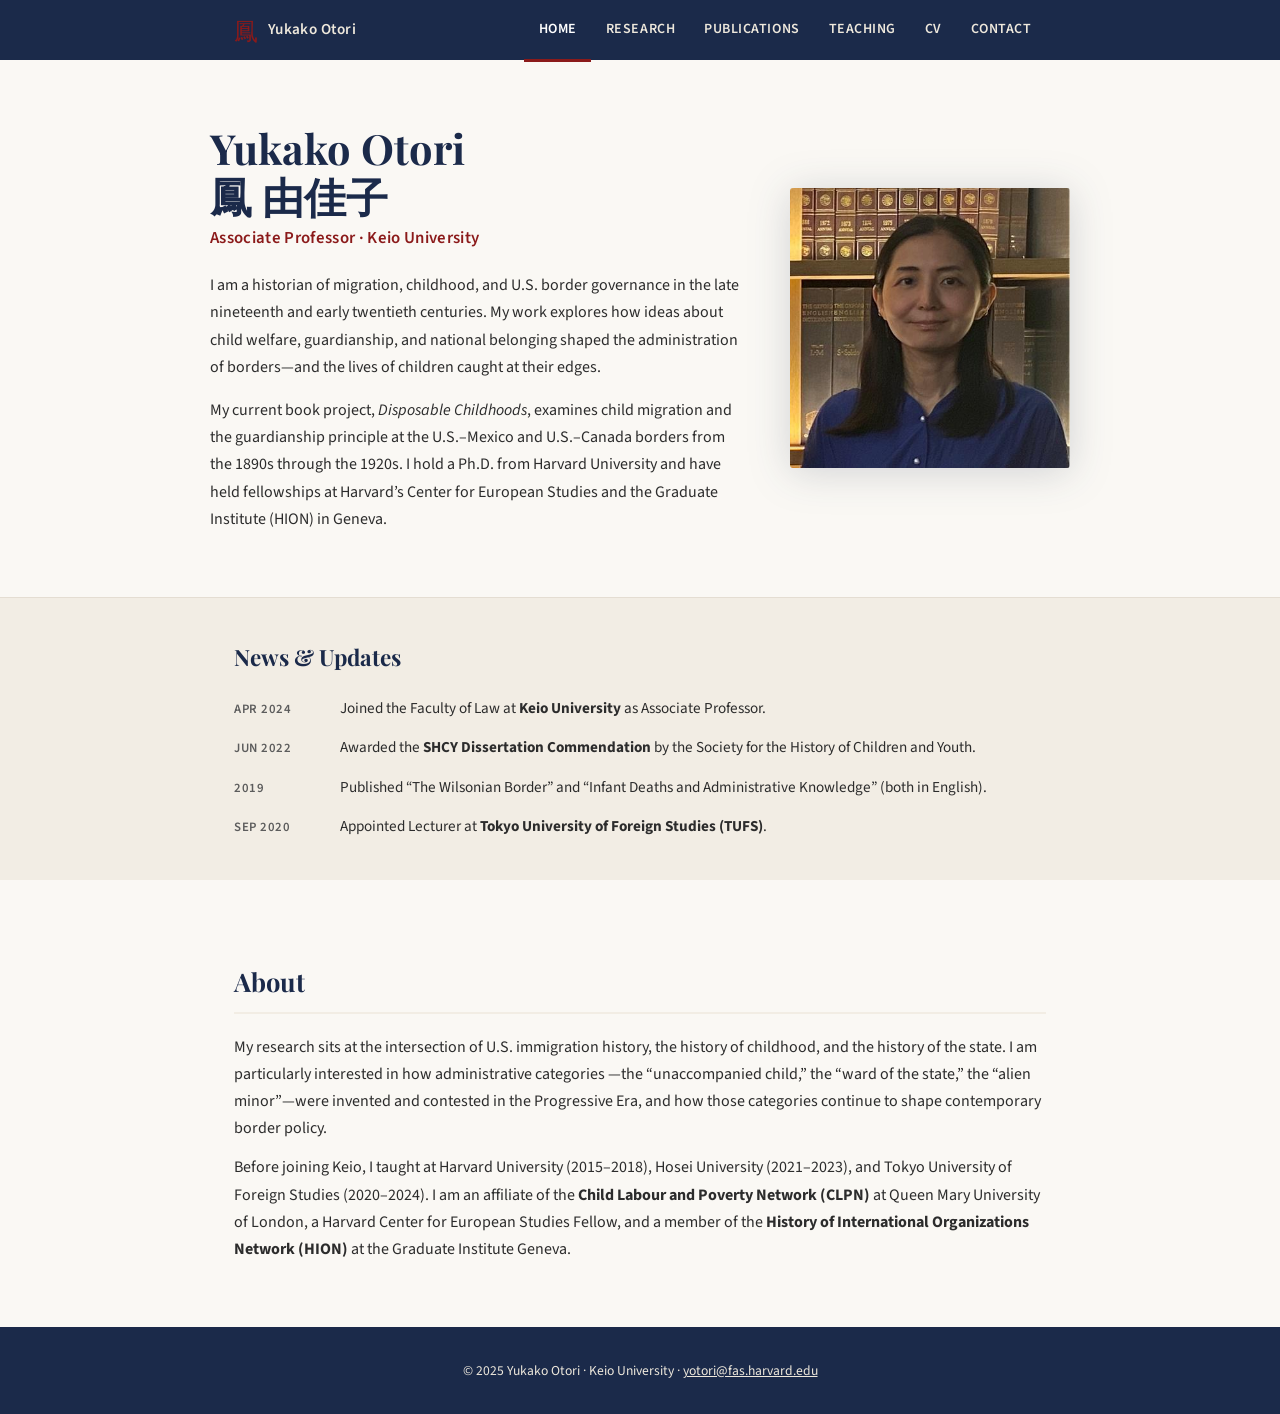
==== index.html @ ee52f4d5 "Initial site: Yukako Otori academic website for GitHub Pages Six-page static site with design system" ====
<!DOCTYPE html>
<html lang="en">
<head>
  <meta charset="UTF-8">
  <meta name="viewport" content="width=device-width, initial-scale=1.0">
  <title>Yukako Otori — Historian | Keio University</title>
  <meta name="description" content="Yukako Otori is a historian of migration, childhood, and U.S. border governance. Associate Professor, Keio University.">
  <link rel="preconnect" href="https://fonts.googleapis.com">
  <link rel="preconnect" href="https://fonts.gstatic.com" crossorigin>
  <link href="https://fonts.googleapis.com/css2?family=Playfair+Display:ital,wght@0,400;0,600;0,700;1,400&family=Source+Sans+3:ital,wght@0,300;0,400;0,600;1,400&display=swap" rel="stylesheet">
  <link rel="stylesheet" href="assets/css/style.css">
</head>
<body>
  <a class="skip-link" href="#main-content">Skip to main content</a>

  <nav role="navigation" aria-label="Primary navigation">
    <div class="nav-inner">
      <a href="index.html" class="nav-brand" aria-label="Yukako Otori — Home">
        <span class="kanji" aria-hidden="true">鳳</span>
        <span class="name">Yukako Otori</span>
      </a>
      <button class="nav-toggle" id="nav-toggle" aria-expanded="false" aria-controls="nav-links" aria-label="Toggle navigation menu">
        <span class="hamburger" aria-hidden="true">
          <span></span><span></span><span></span>
        </span>
      </button>
      <ul class="nav-links" id="nav-links" role="list">
        <li><a href="index.html" aria-current="page">Home</a></li>
        <li><a href="research.html">Research</a></li>
        <li><a href="publications.html">Publications</a></li>
        <li><a href="teaching.html">Teaching</a></li>
        <li><a href="cv.html">CV</a></li>
        <li><a href="contact.html">Contact</a></li>
      </ul>
    </div>
  </nav>

  <section class="hero" aria-labelledby="hero-name">
    <div class="hero-inner">
      <div class="hero-text">
        <h1 id="hero-name">Yukako Otori<br><span lang="ja">鳳 由佳子</span></h1>
        <p class="subtitle">Associate Professor &middot; Keio University</p>
        <p>
          I am a historian of migration, childhood, and U.S. border governance in the late nineteenth
          and early twentieth centuries. My work explores how ideas about child welfare, guardianship,
          and national belonging shaped the administration of borders&mdash;and the lives of children
          caught at their edges.
        </p>
        <p class="mt-2">
          My current book project, <em>Disposable Childhoods</em>, examines child migration and the
          guardianship principle at the U.S.&ndash;Mexico and U.S.&ndash;Canada borders from the
          1890s through the 1920s. I hold a Ph.D. from Harvard University and have held fellowships
          at Harvard&rsquo;s Center for European Studies and the Graduate Institute (HION) in Geneva.
        </p>
      </div>
      <div class="hero-image-wrap">
        <picture>
          <source srcset="assets/img/profile.png" media="(min-width: 601px)" type="image/png">
          <img src="assets/img/profile.jpg"
               alt="Portrait photograph of Yukako Otori"
               width="560" height="700"
               loading="eager">
        </picture>
      </div>
    </div>
  </section>

  <section class="news-strip" aria-labelledby="news-heading">
    <div class="container">
      <h2 id="news-heading">News &amp; Updates</h2>
      <ul class="news-list" role="list">
        <li>
          <time datetime="2024-04-01">Apr 2024</time>
          <span>Joined the Faculty of Law at <strong>Keio University</strong> as Associate Professor.</span>
        </li>
        <li>
          <time datetime="2022-06-01">Jun 2022</time>
          <span>Awarded the <strong>SHCY Dissertation Commendation</strong> by the Society for the History of Children and Youth.</span>
        </li>
        <li>
          <time datetime="2019-01-01">2019</time>
          <span>Published &ldquo;The Wilsonian Border&rdquo; and &ldquo;Infant Deaths and Administrative Knowledge&rdquo; (both in English).</span>
        </li>
        <li>
          <time datetime="2020-09-01">Sep 2020</time>
          <span>Appointed Lecturer at <strong>Tokyo University of Foreign Studies (TUFS)</strong>.</span>
        </li>
      </ul>
    </div>
  </section>

  <main id="main-content">
    <div class="container">
      <h2 class="section-title mt-4">About</h2>
      <p>
        My research sits at the intersection of U.S. immigration history, the history of childhood,
        and the history of the state. I am particularly interested in how administrative categories
        &mdash;the &ldquo;unaccompanied child,&rdquo; the &ldquo;ward of the state,&rdquo; the
        &ldquo;alien minor&rdquo;&mdash;were invented and contested in the Progressive Era, and
        how those categories continue to shape contemporary border policy.
      </p>
      <p>
        Before joining Keio, I taught at Harvard University (2015&ndash;2018), Hosei University
        (2021&ndash;2023), and Tokyo University of Foreign Studies (2020&ndash;2024). I am an
        affiliate of the <strong>Child Labour and Poverty Network (CLPN)</strong> at Queen Mary
        University of London, a Harvard Center for European Studies Fellow, and a member of the
        <strong>History of International Organizations Network (HION)</strong> at the Graduate
        Institute Geneva.
      </p>
    </div>
  </main>

  <footer role="contentinfo">
    <p>&copy; <time datetime="2025">2025</time> Yukako Otori &middot; Keio University &middot;
      <a href="mailto:yotori@fas.harvard.edu">yotori@fas.harvard.edu</a>
    </p>
  </footer>

  <script src="assets/js/nav.js"></script>
</body>
</html>
---- assets/css/style.css ----
/* ============================================================
   Yukako Otori — Academic Website Design System
   ============================================================ */

/* --- Google Fonts --- */
@import url('https://fonts.googleapis.com/css2?family=Playfair+Display:ital,wght@0,400;0,600;0,700;1,400&family=Source+Sans+3:ital,wght@0,300;0,400;0,600;1,400&display=swap');

/* --- Custom Properties --- */
:root {
  --ivory:    #FAF8F4;
  --ivory-alt:#F2EDE4;
  --navy:     #1B2A4A;
  --crimson:  #8B1A1A;
  --text:     #2C2C2C;
  --muted:    #5C5C5C;
  --nav-text: #EEE8DC;
  --radius:   4px;
  --max-w:    860px;
  --nav-h:    60px;
}

/* --- Reset --- */
*, *::before, *::after { box-sizing: border-box; margin: 0; padding: 0; }

html { scroll-behavior: smooth; }

body {
  background: var(--ivory);
  color: var(--text);
  font-family: 'Source Sans 3', system-ui, sans-serif;
  font-size: 1rem;
  line-height: 1.7;
  -webkit-font-smoothing: antialiased;
}

/* --- Accessibility: Skip Link --- */
.skip-link {
  position: absolute;
  top: -999px;
  left: 0;
  background: var(--crimson);
  color: #fff;
  padding: 0.5rem 1rem;
  z-index: 1000;
  font-size: 0.9rem;
  text-decoration: none;
  border-radius: 0 0 var(--radius) var(--radius);
}
.skip-link:focus { top: 0; }

/* --- Focus Visible --- */
*:focus-visible {
  outline: 3px solid var(--crimson);
  outline-offset: 2px;
}
*:focus:not(:focus-visible) { outline: none; }

/* --- Navigation --- */
nav[role="navigation"] {
  position: sticky;
  top: 0;
  z-index: 100;
  background: var(--navy);
  height: var(--nav-h);
  display: flex;
  align-items: center;
}

.nav-inner {
  max-width: var(--max-w);
  margin: 0 auto;
  padding: 0 1.5rem;
  width: 100%;
  display: flex;
  align-items: center;
  justify-content: space-between;
}

.nav-brand {
  display: flex;
  align-items: center;
  gap: 0.6rem;
  text-decoration: none;
}

.nav-brand .kanji {
  font-family: 'Playfair Display', Georgia, serif;
  font-size: 1.5rem;
  color: var(--crimson);
  line-height: 1;
}

.nav-brand .name {
  font-family: 'Source Sans 3', sans-serif;
  font-size: 0.95rem;
  font-weight: 600;
  color: var(--nav-text);
  letter-spacing: 0.03em;
}

.nav-links {
  display: flex;
  list-style: none;
  gap: 0;
}

.nav-links a {
  display: block;
  padding: 0 0.9rem;
  line-height: var(--nav-h);
  color: var(--nav-text);
  text-decoration: none;
  font-size: 0.875rem;
  font-weight: 600;
  letter-spacing: 0.04em;
  text-transform: uppercase;
  border-bottom: 3px solid transparent;
  transition: border-color 0.15s, color 0.15s;
}

.nav-links a:hover,
.nav-links a[aria-current="page"] {
  color: #fff;
  border-bottom-color: var(--crimson);
}

/* Hamburger */
.nav-toggle {
  display: none;
  background: none;
  border: none;
  cursor: pointer;
  padding: 8px;
  min-width: 44px;
  min-height: 44px;
  align-items: center;
  justify-content: center;
}

.hamburger {
  display: flex;
  flex-direction: column;
  gap: 5px;
}

.hamburger span {
  display: block;
  width: 22px;
  height: 2px;
  background: var(--nav-text);
  border-radius: 2px;
  transition: transform 0.2s, opacity 0.2s;
}

.nav-toggle[aria-expanded="true"] .hamburger span:nth-child(1) {
  transform: translateY(7px) rotate(45deg);
}
.nav-toggle[aria-expanded="true"] .hamburger span:nth-child(2) {
  opacity: 0;
}
.nav-toggle[aria-expanded="true"] .hamburger span:nth-child(3) {
  transform: translateY(-7px) rotate(-45deg);
}

/* --- Container --- */
.container {
  max-width: var(--max-w);
  margin: 0 auto;
  padding: 0 1.5rem;
}

/* --- Hero --- */
.hero {
  background: var(--ivory);
  padding: 4rem 1.5rem;
}

.hero-inner {
  max-width: var(--max-w);
  margin: 0 auto;
  display: grid;
  grid-template-columns: 1fr 280px;
  gap: 3rem;
  align-items: center;
}

.hero-text h1 {
  font-family: 'Playfair Display', Georgia, serif;
  font-size: 2.6rem;
  line-height: 1.15;
  color: var(--navy);
  margin-bottom: 0.25rem;
}

.hero-text .subtitle {
  font-size: 1.05rem;
  color: var(--crimson);
  font-weight: 600;
  letter-spacing: 0.02em;
  margin-bottom: 1.25rem;
}

.hero-text p {
  color: var(--text);
  font-size: 1rem;
  max-width: 540px;
}

.hero-image-wrap {
  filter: drop-shadow(0 4px 20px rgba(27, 42, 74, 0.18));
}

.hero-image-wrap picture,
.hero-image-wrap img {
  width: 100%;
  height: auto;
  display: block;
  border-radius: 3px;
}

/* --- News Strip --- */
.news-strip {
  background: var(--ivory-alt);
  border-top: 1px solid #E4DDD2;
  padding: 2.5rem 1.5rem;
}

.news-strip h2 {
  font-family: 'Playfair Display', Georgia, serif;
  font-size: 1.4rem;
  color: var(--navy);
  margin-bottom: 1.25rem;
}

.news-list {
  list-style: none;
  display: flex;
  flex-direction: column;
  gap: 0.85rem;
}

.news-list li {
  display: flex;
  gap: 1rem;
  align-items: baseline;
  font-size: 0.95rem;
}

.news-list time {
  color: var(--muted);
  font-size: 0.8rem;
  font-weight: 600;
  letter-spacing: 0.04em;
  text-transform: uppercase;
  white-space: nowrap;
  min-width: 90px;
}

/* --- Page Header --- */
.page-header {
  background: var(--navy);
  padding: 3rem 1.5rem 2.5rem;
}

.page-header h1 {
  font-family: 'Playfair Display', Georgia, serif;
  font-size: 2.2rem;
  color: #fff;
  max-width: var(--max-w);
  margin: 0 auto;
}

.page-header p {
  color: var(--nav-text);
  max-width: var(--max-w);
  margin: 0.5rem auto 0;
  font-size: 1rem;
}

/* --- Main Content --- */
main {
  padding: 3rem 1.5rem 4rem;
}

/* --- Section titles --- */
h2.section-title {
  font-family: 'Playfair Display', Georgia, serif;
  font-size: 1.6rem;
  color: var(--navy);
  margin-bottom: 1.25rem;
  padding-bottom: 0.5rem;
  border-bottom: 2px solid var(--ivory-alt);
}

h3.sub-title {
  font-family: 'Playfair Display', Georgia, serif;
  font-size: 1.15rem;
  color: var(--navy);
  margin-bottom: 0.5rem;
}

/* --- Research page --- */
.research-section {
  margin-bottom: 3rem;
}

.book-card {
  background: var(--ivory-alt);
  border-left: 4px solid var(--crimson);
  border-radius: 0 var(--radius) var(--radius) 0;
  padding: 1.5rem 1.75rem;
  margin-bottom: 1.5rem;
}

.book-card h3 {
  font-family: 'Playfair Display', Georgia, serif;
  font-size: 1.2rem;
  color: var(--navy);
  margin-bottom: 0.5rem;
}

.book-card .book-status {
  display: inline-block;
  background: var(--crimson);
  color: #fff;
  font-size: 0.72rem;
  font-weight: 700;
  letter-spacing: 0.08em;
  text-transform: uppercase;
  padding: 0.2em 0.6em;
  border-radius: 2px;
  margin-bottom: 0.75rem;
}

.interests-list {
  list-style: none;
  display: flex;
  flex-wrap: wrap;
  gap: 0.5rem;
  margin-top: 0.75rem;
}

.interests-list li {
  background: var(--navy);
  color: var(--nav-text);
  font-size: 0.8rem;
  font-weight: 600;
  letter-spacing: 0.04em;
  padding: 0.3em 0.75em;
  border-radius: 20px;
}

.network-grid {
  display: grid;
  grid-template-columns: repeat(auto-fit, minmax(220px, 1fr));
  gap: 1rem;
  margin-top: 0.75rem;
}

.network-card {
  background: var(--ivory-alt);
  border: 1px solid #E4DDD2;
  border-radius: var(--radius);
  padding: 1rem 1.25rem;
}

.network-card strong {
  display: block;
  color: var(--navy);
  font-size: 0.9rem;
  margin-bottom: 0.2rem;
}

.network-card span {
  color: var(--muted);
  font-size: 0.83rem;
}

/* --- Publications --- */
.pub-section {
  margin-bottom: 3rem;
}

.pub-lang-label {
  display: inline-block;
  font-size: 0.72rem;
  font-weight: 700;
  letter-spacing: 0.08em;
  text-transform: uppercase;
  padding: 0.2em 0.6em;
  border-radius: 2px;
  margin-bottom: 1rem;
}

.pub-lang-label.en { background: var(--navy); color: var(--nav-text); }
.pub-lang-label.ja { background: var(--crimson); color: #fff; }

.pub-list {
  list-style: none;
  display: flex;
  flex-direction: column;
  gap: 1.5rem;
}

.pub-item {
  padding-bottom: 1.5rem;
  border-bottom: 1px solid #E4DDD2;
}

.pub-item:last-child { border-bottom: none; }

.pub-item .pub-authors {
  font-size: 0.9rem;
  color: var(--muted);
}

.pub-item .pub-title {
  font-family: 'Playfair Display', Georgia, serif;
  font-size: 1.05rem;
  color: var(--navy);
  margin: 0.1rem 0;
}

.pub-item .pub-venue {
  font-size: 0.9rem;
  color: var(--text);
  font-style: italic;
}

.pub-item .pub-note {
  font-size: 0.85rem;
  color: var(--muted);
  margin-top: 0.25rem;
}

.pub-item .pub-badge {
  display: inline-block;
  background: var(--ivory-alt);
  border: 1px solid #E4DDD2;
  color: var(--crimson);
  font-size: 0.72rem;
  font-weight: 700;
  letter-spacing: 0.06em;
  text-transform: uppercase;
  padding: 0.2em 0.6em;
  border-radius: 2px;
  margin-top: 0.4rem;
}

/* --- Teaching --- */
.teaching-section { margin-bottom: 2.5rem; }

.course-table {
  width: 100%;
  border-collapse: collapse;
  font-size: 0.9rem;
  margin-top: 0.75rem;
}

.course-table th {
  background: var(--navy);
  color: var(--nav-text);
  text-align: left;
  padding: 0.6rem 0.75rem;
  font-size: 0.8rem;
  font-weight: 700;
  letter-spacing: 0.04em;
  text-transform: uppercase;
}

.course-table td {
  padding: 0.6rem 0.75rem;
  border-bottom: 1px solid #E4DDD2;
  vertical-align: top;
}

.course-table tr:nth-child(even) td { background: var(--ivory-alt); }

.philosophy-block {
  background: var(--ivory-alt);
  border-left: 4px solid var(--navy);
  padding: 1.25rem 1.5rem;
  border-radius: 0 var(--radius) var(--radius) 0;
  font-style: italic;
  color: var(--text);
  margin-top: 0.75rem;
}

/* --- CV --- */
.cv-download-bar {
  background: var(--ivory-alt);
  border: 1px solid #E4DDD2;
  border-radius: var(--radius);
  padding: 1rem 1.5rem;
  display: flex;
  align-items: center;
  justify-content: space-between;
  gap: 1rem;
  margin-bottom: 2.5rem;
}

.btn {
  display: inline-block;
  background: var(--navy);
  color: var(--nav-text);
  padding: 0.6rem 1.4rem;
  border-radius: var(--radius);
  text-decoration: none;
  font-size: 0.875rem;
  font-weight: 700;
  letter-spacing: 0.04em;
  text-transform: uppercase;
  transition: background 0.15s;
  min-height: 44px;
  line-height: 1.6;
}

.btn:hover { background: var(--crimson); }

.cv-section { margin-bottom: 2.5rem; }

.cv-section h2 {
  font-family: 'Playfair Display', Georgia, serif;
  font-size: 1.35rem;
  color: var(--navy);
  border-bottom: 2px solid var(--crimson);
  padding-bottom: 0.4rem;
  margin-bottom: 1rem;
}

.cv-entry {
  display: grid;
  grid-template-columns: 110px 1fr;
  gap: 0.5rem 1.5rem;
  margin-bottom: 1rem;
  align-items: baseline;
}

.cv-entry .cv-year {
  color: var(--muted);
  font-size: 0.85rem;
  font-weight: 600;
  text-align: right;
  padding-top: 0.05rem;
}

.cv-entry .cv-detail strong { color: var(--navy); }
.cv-entry .cv-detail em { color: var(--muted); font-style: normal; }
.cv-entry .cv-detail p { font-size: 0.92rem; }

/* --- Contact --- */
.contact-grid {
  display: grid;
  grid-template-columns: 1fr 1fr;
  gap: 2rem;
  margin-top: 0.5rem;
}

.contact-card {
  background: var(--ivory-alt);
  border: 1px solid #E4DDD2;
  border-radius: var(--radius);
  padding: 1.5rem 1.75rem;
}

.contact-card h3 {
  font-family: 'Playfair Display', Georgia, serif;
  font-size: 1.05rem;
  color: var(--navy);
  margin-bottom: 0.75rem;
}

.contact-card a {
  color: var(--crimson);
  text-decoration: none;
  font-weight: 600;
}

.contact-card a:hover { text-decoration: underline; }

.contact-card p + p { margin-top: 0.5rem; }

/* --- Footer --- */
footer[role="contentinfo"] {
  background: var(--navy);
  color: var(--nav-text);
  text-align: center;
  padding: 2rem 1.5rem;
  font-size: 0.85rem;
}

footer a {
  color: var(--nav-text);
  text-decoration: underline;
}

/* --- Utility --- */
.mt-1 { margin-top: 0.5rem; }
.mt-2 { margin-top: 1rem; }
.mt-3 { margin-top: 1.5rem; }
.mt-4 { margin-top: 2rem; }
p + p { margin-top: 0.75rem; }

/* --- Responsive: Tablet (≤768px) --- */
@media (max-width: 768px) {
  .hero-inner {
    grid-template-columns: 1fr;
  }

  .hero-image-wrap {
    max-width: 260px;
    margin: 0 auto;
    order: -1;
  }

  .hero-text h1 { font-size: 2rem; }

  .contact-grid {
    grid-template-columns: 1fr;
  }

  .cv-entry {
    grid-template-columns: 80px 1fr;
  }

  .network-grid {
    grid-template-columns: 1fr;
  }
}

/* --- Responsive: Mobile (≤600px) --- */
@media (max-width: 600px) {
  :root { --nav-h: 56px; }

  .nav-toggle {
    display: flex;
  }

  .nav-links {
    display: none;
    position: absolute;
    top: var(--nav-h);
    left: 0;
    right: 0;
    background: var(--navy);
    flex-direction: column;
    padding: 0.5rem 0 1rem;
    border-top: 1px solid rgba(255,255,255,0.1);
  }

  .nav-links.open { display: flex; }

  .nav-links a {
    line-height: 1;
    padding: 0.85rem 1.5rem;
    border-bottom: none;
    border-left: 3px solid transparent;
    font-size: 0.9rem;
  }

  .nav-links a:hover,
  .nav-links a[aria-current="page"] {
    border-left-color: var(--crimson);
    border-bottom-color: transparent;
  }

  .hero { padding: 2.5rem 1rem; }
  .hero-text h1 { font-size: 1.75rem; }

  main { padding: 2rem 1rem 3rem; }

  .page-header { padding: 2rem 1rem 1.75rem; }
  .page-header h1 { font-size: 1.75rem; }

  .cv-download-bar {
    flex-direction: column;
    align-items: flex-start;
  }

  .course-table { font-size: 0.82rem; }

  .news-list li { flex-direction: column; gap: 0.2rem; }
}
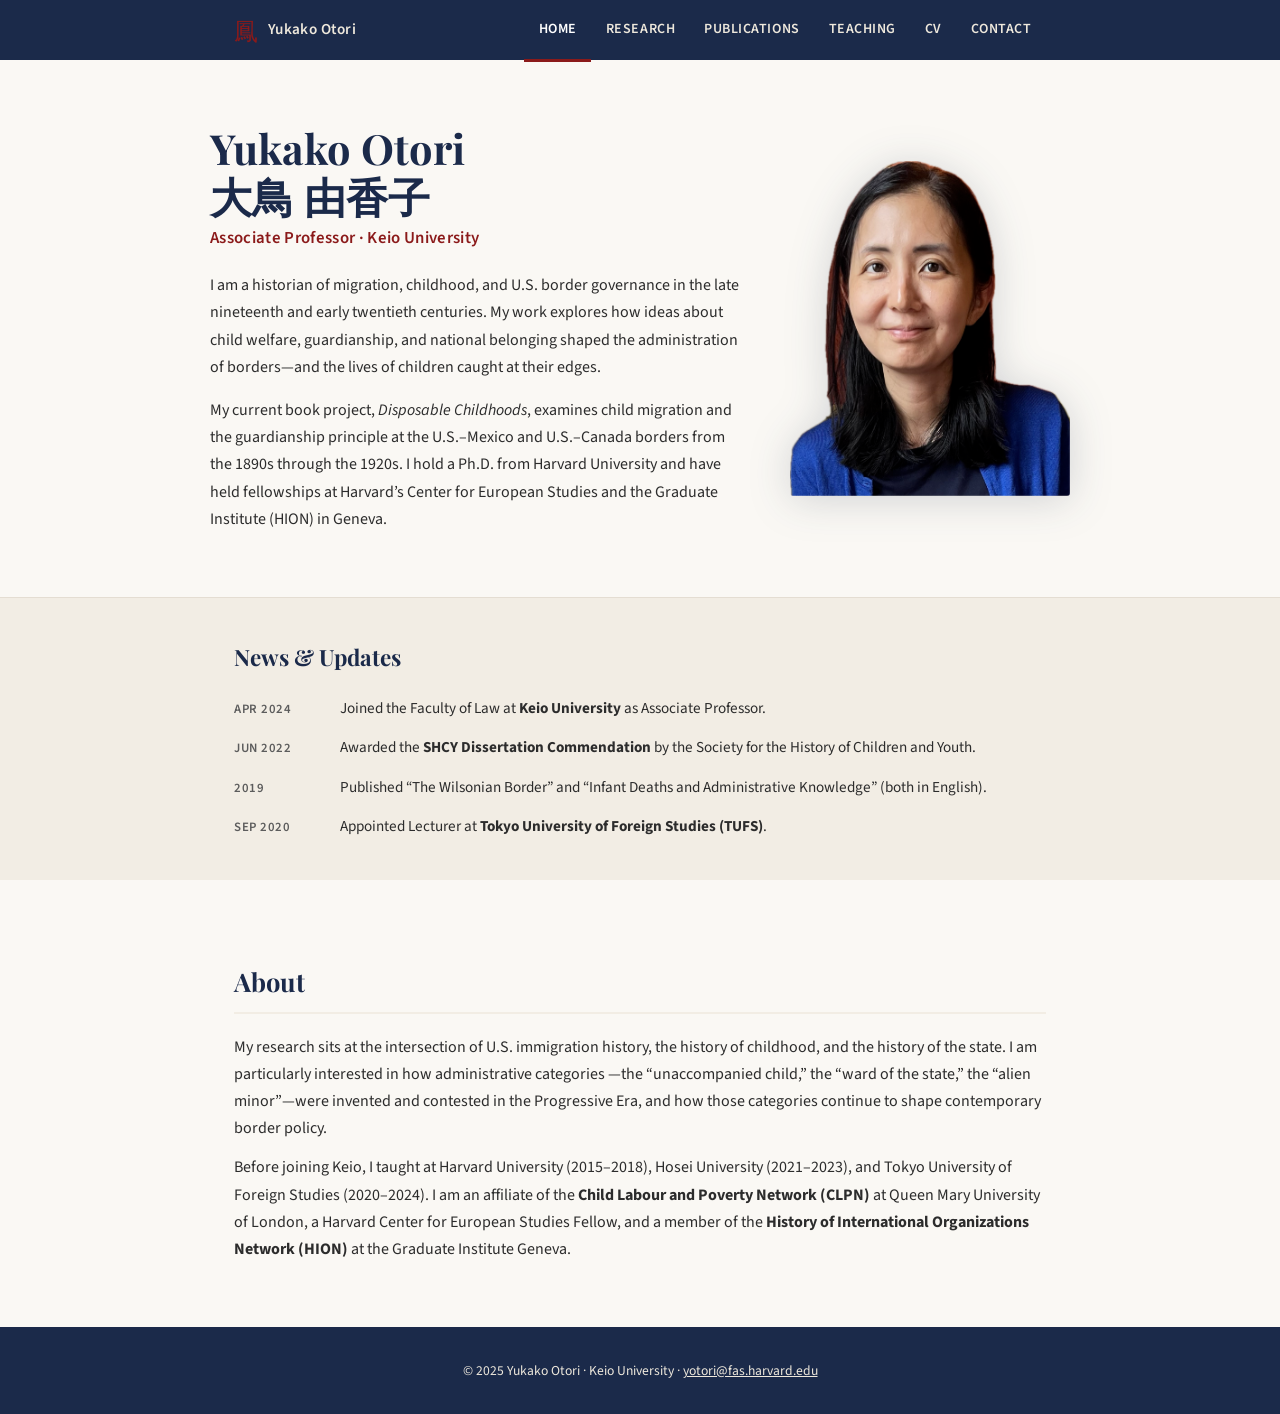
==== commit 4b0a3340: "Fix Japanese name: 大鳥 由香子 Co-Authored-By: Claude Sonnet 4.6 <noreply@anthropic.com>" ====
--- a/index.html
+++ b/index.html
@@ -38,7 +38,7 @@
   <section class="hero" aria-labelledby="hero-name">
     <div class="hero-inner">
       <div class="hero-text">
-        <h1 id="hero-name">Yukako Otori<br><span lang="ja">鳳 由佳子</span></h1>
+        <h1 id="hero-name">Yukako Otori<br><span lang="ja">大鳥 由香子</span></h1>
         <p class="subtitle">Associate Professor &middot; Keio University</p>
         <p>
           I am a historian of migration, childhood, and U.S. border governance in the late nineteenth
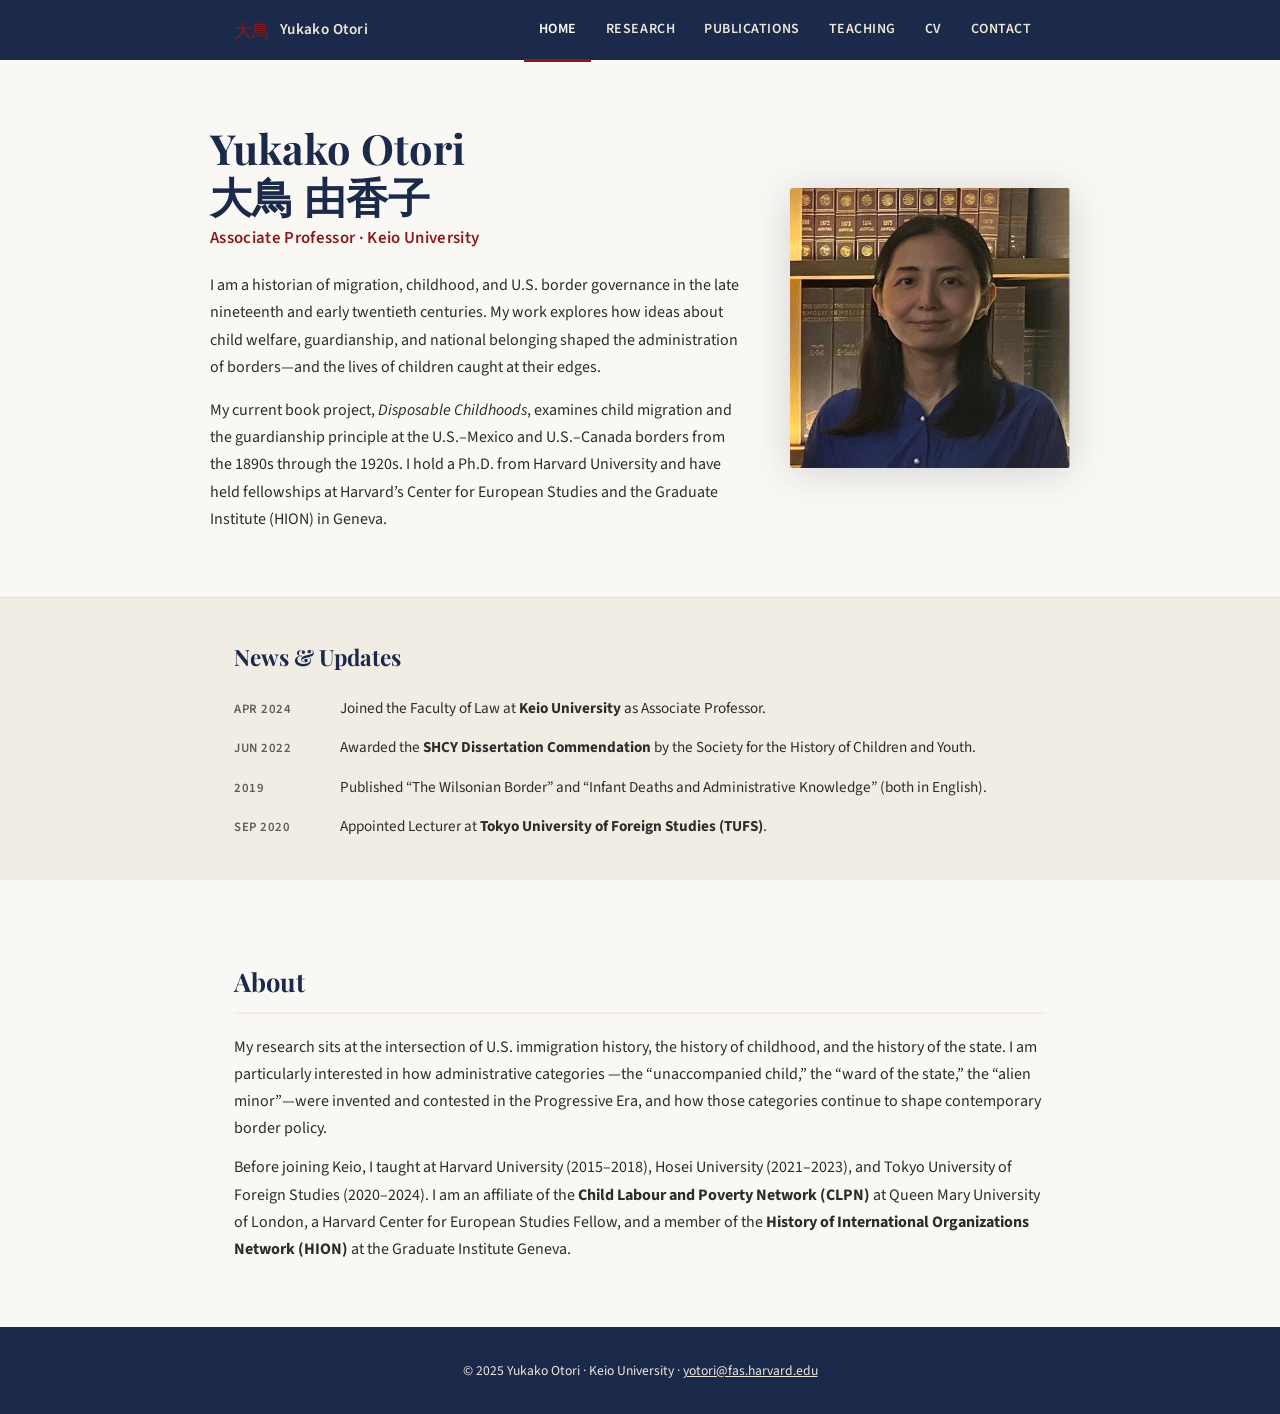
==== commit 926aa633: "Replace nav brand mark 鳳 with correct surname 大鳥 Co-Authored-By: Claude Sonnet 4.6 <noreply@anthropi" ====
--- a/index.html
+++ b/index.html
@@ -16,7 +16,7 @@
   <nav role="navigation" aria-label="Primary navigation">
     <div class="nav-inner">
       <a href="index.html" class="nav-brand" aria-label="Yukako Otori — Home">
-        <span class="kanji" aria-hidden="true">鳳</span>
+        <span class="kanji" aria-hidden="true">大鳥</span>
         <span class="name">Yukako Otori</span>
       </a>
       <button class="nav-toggle" id="nav-toggle" aria-expanded="false" aria-controls="nav-links" aria-label="Toggle navigation menu">
--- a/assets/css/style.css
+++ b/assets/css/style.css
@@ -85,7 +85,7 @@
 
 .nav-brand .kanji {
   font-family: 'Playfair Display', Georgia, serif;
-  font-size: 1.5rem;
+  font-size: 1.15rem;
   color: var(--crimson);
   line-height: 1;
 }
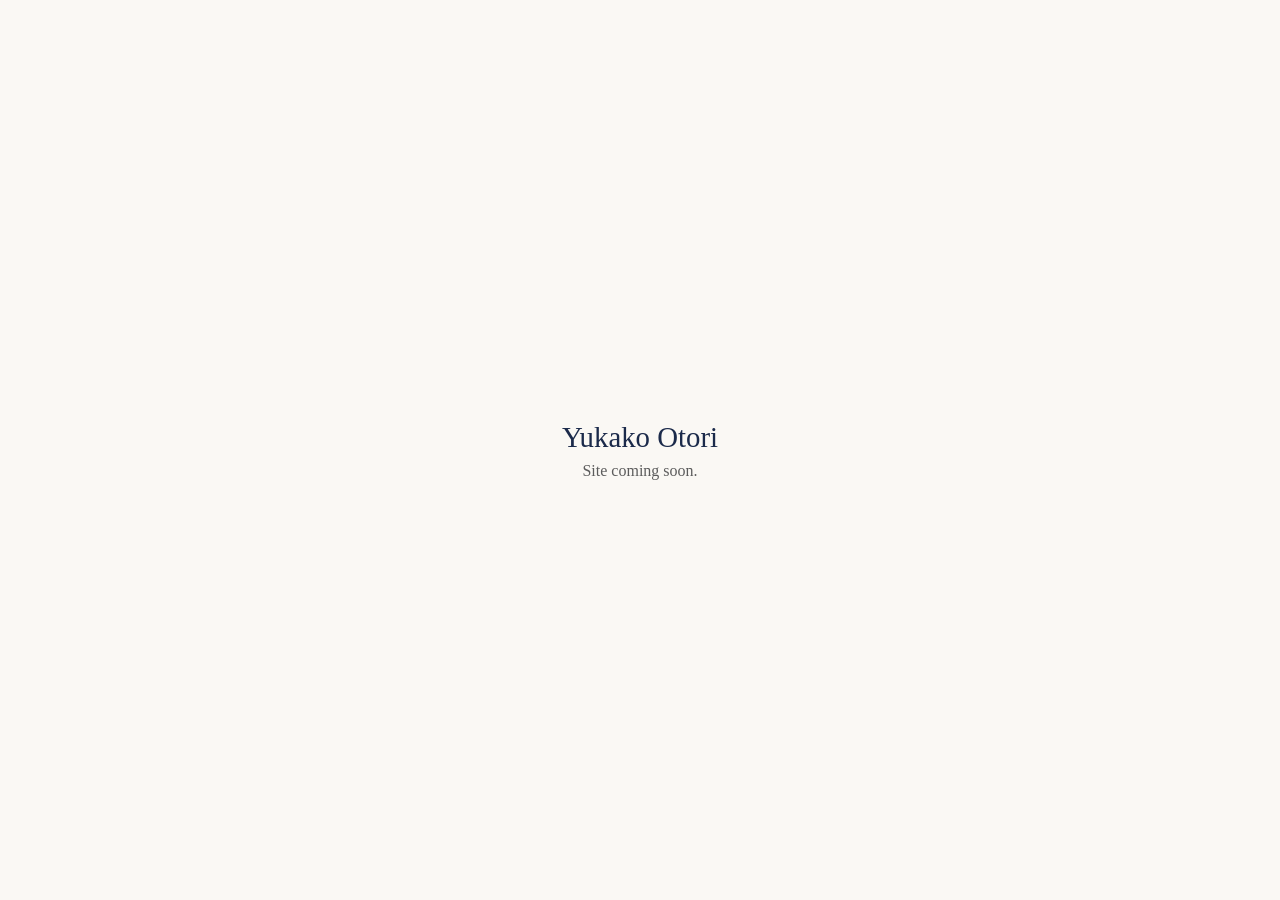
==== commit 9e3a6690: "Replace site with coming soon placeholder Co-Authored-By: Claude Sonnet 4.6 <noreply@anthropic.com>" ====
--- a/index.html
+++ b/index.html
@@ -3,119 +3,27 @@
 <head>
   <meta charset="UTF-8">
   <meta name="viewport" content="width=device-width, initial-scale=1.0">
-  <title>Yukako Otori — Historian | Keio University</title>
-  <meta name="description" content="Yukako Otori is a historian of migration, childhood, and U.S. border governance. Associate Professor, Keio University.">
-  <link rel="preconnect" href="https://fonts.googleapis.com">
-  <link rel="preconnect" href="https://fonts.gstatic.com" crossorigin>
-  <link href="https://fonts.googleapis.com/css2?family=Playfair+Display:ital,wght@0,400;0,600;0,700;1,400&family=Source+Sans+3:ital,wght@0,300;0,400;0,600;1,400&display=swap" rel="stylesheet">
-  <link rel="stylesheet" href="assets/css/style.css">
+  <title>Yukako Otori</title>
+  <style>
+    body {
+      margin: 0;
+      min-height: 100vh;
+      display: flex;
+      align-items: center;
+      justify-content: center;
+      background: #FAF8F4;
+      font-family: Georgia, serif;
+      color: #1B2A4A;
+    }
+    .wrap { text-align: center; }
+    h1 { font-size: 1.8rem; margin: 0 0 0.5rem; font-weight: normal; }
+    p  { font-size: 1rem; color: #5C5C5C; margin: 0; }
+  </style>
 </head>
 <body>
-  <a class="skip-link" href="#main-content">Skip to main content</a>
-
-  <nav role="navigation" aria-label="Primary navigation">
-    <div class="nav-inner">
-      <a href="index.html" class="nav-brand" aria-label="Yukako Otori — Home">
-        <span class="kanji" aria-hidden="true">大鳥</span>
-        <span class="name">Yukako Otori</span>
-      </a>
-      <button class="nav-toggle" id="nav-toggle" aria-expanded="false" aria-controls="nav-links" aria-label="Toggle navigation menu">
-        <span class="hamburger" aria-hidden="true">
-          <span></span><span></span><span></span>
-        </span>
-      </button>
-      <ul class="nav-links" id="nav-links" role="list">
-        <li><a href="index.html" aria-current="page">Home</a></li>
-        <li><a href="research.html">Research</a></li>
-        <li><a href="publications.html">Publications</a></li>
-        <li><a href="teaching.html">Teaching</a></li>
-        <li><a href="cv.html">CV</a></li>
-        <li><a href="contact.html">Contact</a></li>
-      </ul>
-    </div>
-  </nav>
-
-  <section class="hero" aria-labelledby="hero-name">
-    <div class="hero-inner">
-      <div class="hero-text">
-        <h1 id="hero-name">Yukako Otori<br><span lang="ja">大鳥 由香子</span></h1>
-        <p class="subtitle">Associate Professor &middot; Keio University</p>
-        <p>
-          I am a historian of migration, childhood, and U.S. border governance in the late nineteenth
-          and early twentieth centuries. My work explores how ideas about child welfare, guardianship,
-          and national belonging shaped the administration of borders&mdash;and the lives of children
-          caught at their edges.
-        </p>
-        <p class="mt-2">
-          My current book project, <em>Disposable Childhoods</em>, examines child migration and the
-          guardianship principle at the U.S.&ndash;Mexico and U.S.&ndash;Canada borders from the
-          1890s through the 1920s. I hold a Ph.D. from Harvard University and have held fellowships
-          at Harvard&rsquo;s Center for European Studies and the Graduate Institute (HION) in Geneva.
-        </p>
-      </div>
-      <div class="hero-image-wrap">
-        <picture>
-          <source srcset="assets/img/profile.png" media="(min-width: 601px)" type="image/png">
-          <img src="assets/img/profile.jpg"
-               alt="Portrait photograph of Yukako Otori"
-               width="560" height="700"
-               loading="eager">
-        </picture>
-      </div>
-    </div>
-  </section>
-
-  <section class="news-strip" aria-labelledby="news-heading">
-    <div class="container">
-      <h2 id="news-heading">News &amp; Updates</h2>
-      <ul class="news-list" role="list">
-        <li>
-          <time datetime="2024-04-01">Apr 2024</time>
-          <span>Joined the Faculty of Law at <strong>Keio University</strong> as Associate Professor.</span>
-        </li>
-        <li>
-          <time datetime="2022-06-01">Jun 2022</time>
-          <span>Awarded the <strong>SHCY Dissertation Commendation</strong> by the Society for the History of Children and Youth.</span>
-        </li>
-        <li>
-          <time datetime="2019-01-01">2019</time>
-          <span>Published &ldquo;The Wilsonian Border&rdquo; and &ldquo;Infant Deaths and Administrative Knowledge&rdquo; (both in English).</span>
-        </li>
-        <li>
-          <time datetime="2020-09-01">Sep 2020</time>
-          <span>Appointed Lecturer at <strong>Tokyo University of Foreign Studies (TUFS)</strong>.</span>
-        </li>
-      </ul>
-    </div>
-  </section>
-
-  <main id="main-content">
-    <div class="container">
-      <h2 class="section-title mt-4">About</h2>
-      <p>
-        My research sits at the intersection of U.S. immigration history, the history of childhood,
-        and the history of the state. I am particularly interested in how administrative categories
-        &mdash;the &ldquo;unaccompanied child,&rdquo; the &ldquo;ward of the state,&rdquo; the
-        &ldquo;alien minor&rdquo;&mdash;were invented and contested in the Progressive Era, and
-        how those categories continue to shape contemporary border policy.
-      </p>
-      <p>
-        Before joining Keio, I taught at Harvard University (2015&ndash;2018), Hosei University
-        (2021&ndash;2023), and Tokyo University of Foreign Studies (2020&ndash;2024). I am an
-        affiliate of the <strong>Child Labour and Poverty Network (CLPN)</strong> at Queen Mary
-        University of London, a Harvard Center for European Studies Fellow, and a member of the
-        <strong>History of International Organizations Network (HION)</strong> at the Graduate
-        Institute Geneva.
-      </p>
-    </div>
-  </main>
-
-  <footer role="contentinfo">
-    <p>&copy; <time datetime="2025">2025</time> Yukako Otori &middot; Keio University &middot;
-      <a href="mailto:yotori@fas.harvard.edu">yotori@fas.harvard.edu</a>
-    </p>
-  </footer>
-
-  <script src="assets/js/nav.js"></script>
+  <div class="wrap">
+    <h1>Yukako Otori</h1>
+    <p>Site coming soon.</p>
+  </div>
 </body>
 </html>
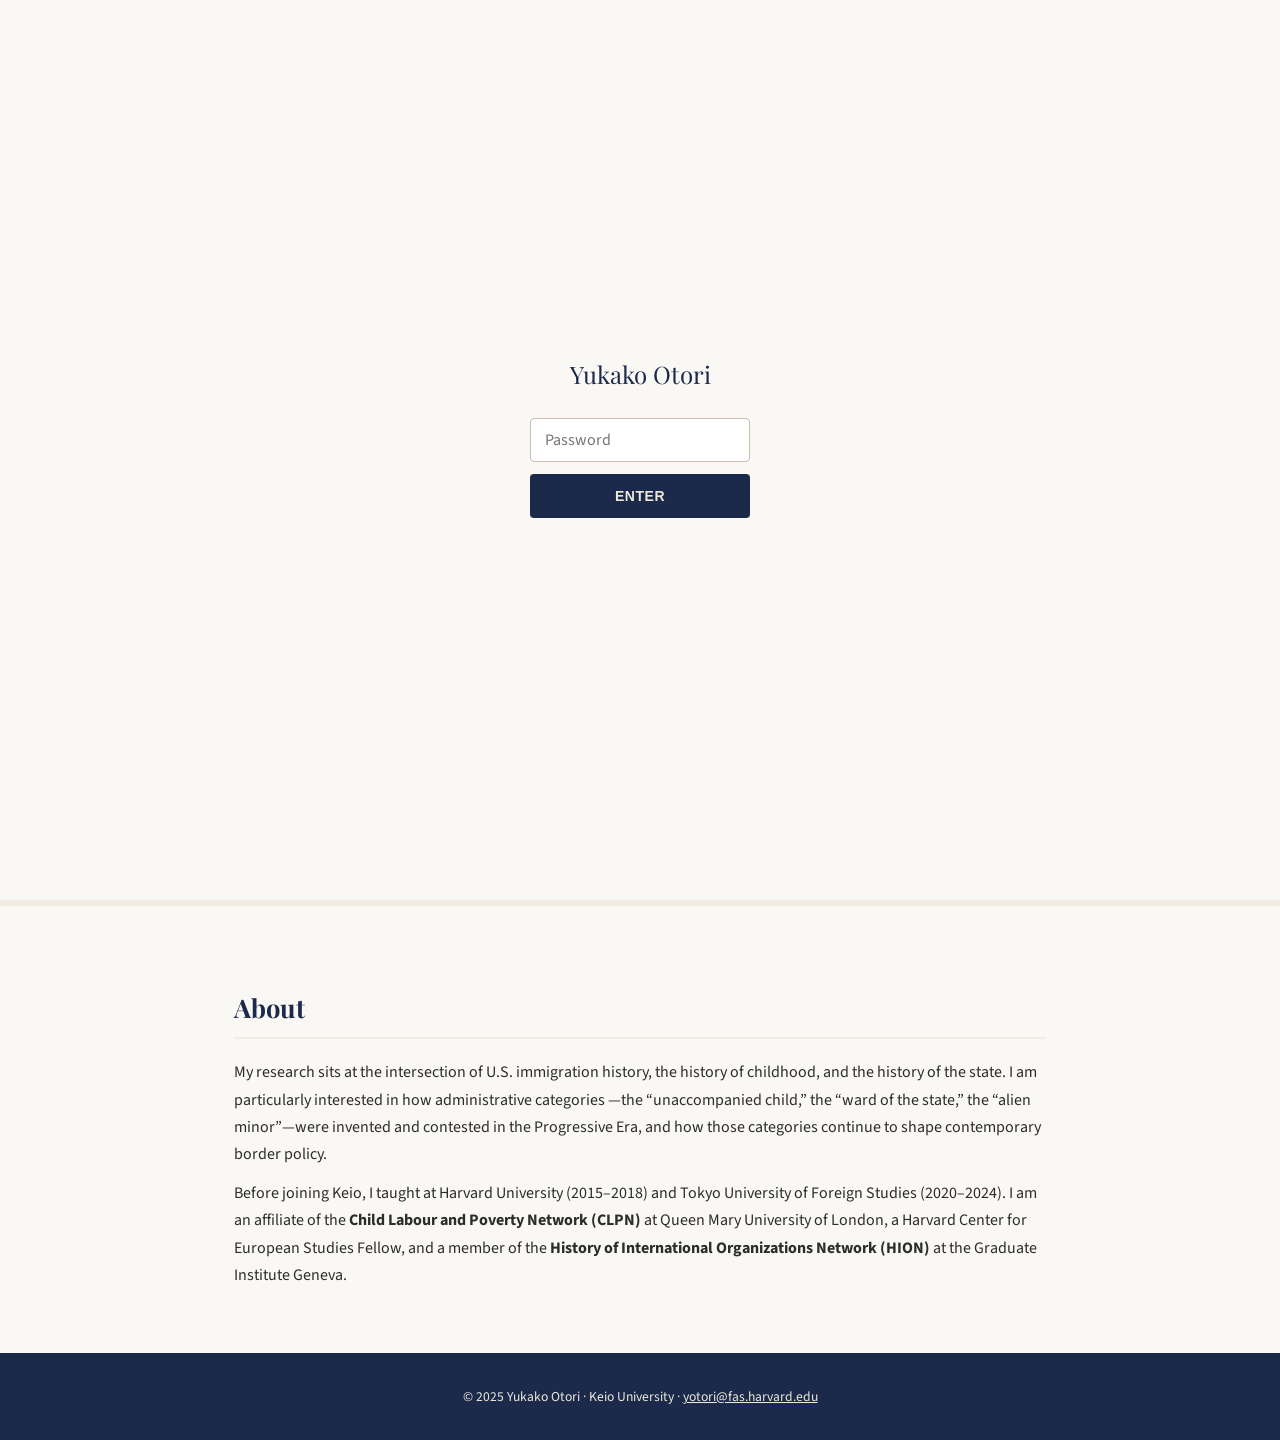
==== commit 4683091e: "Restore full site with corrections + password gate - Correct faculty: Law → Letters (文学部) throughout" ====
--- a/index.html
+++ b/index.html
@@ -3,27 +3,131 @@
 <head>
   <meta charset="UTF-8">
   <meta name="viewport" content="width=device-width, initial-scale=1.0">
-  <title>Yukako Otori</title>
-  <style>
-    body {
-      margin: 0;
-      min-height: 100vh;
-      display: flex;
-      align-items: center;
-      justify-content: center;
-      background: #FAF8F4;
-      font-family: Georgia, serif;
-      color: #1B2A4A;
-    }
-    .wrap { text-align: center; }
-    h1 { font-size: 1.8rem; margin: 0 0 0.5rem; font-weight: normal; }
-    p  { font-size: 1rem; color: #5C5C5C; margin: 0; }
-  </style>
+  <title>Yukako Otori — Historian | Keio University</title>
+  <meta name="description" content="Yukako Otori is a historian of migration, childhood, and U.S. border governance. Associate Professor, Keio University.">
+  <link rel="preconnect" href="https://fonts.googleapis.com">
+  <link rel="preconnect" href="https://fonts.gstatic.com" crossorigin>
+  <link href="https://fonts.googleapis.com/css2?family=Playfair+Display:ital,wght@0,400;0,600;0,700;1,400&family=Source+Sans+3:ital,wght@0,300;0,400;0,600;1,400&display=swap" rel="stylesheet">
+  <link rel="stylesheet" href="assets/css/style.css">
 </head>
 <body>
-  <div class="wrap">
-    <h1>Yukako Otori</h1>
-    <p>Site coming soon.</p>
+
+  <div id="auth-gate" hidden>
+    <div class="auth-box">
+      <h2>Yukako Otori</h2>
+      <form id="auth-form" novalidate>
+        <input type="password" id="auth-input" placeholder="Password" autocomplete="off" aria-label="Password" required>
+        <button type="submit">Enter</button>
+      </form>
+      <p id="auth-error" role="alert"></p>
+    </div>
   </div>
+
+  <a class="skip-link" href="#main-content">Skip to main content</a>
+
+  <nav role="navigation" aria-label="Primary navigation">
+    <div class="nav-inner">
+      <a href="index.html" class="nav-brand" aria-label="Yukako Otori — Home">
+        <span class="kanji" aria-hidden="true">大鳥</span>
+        <span class="name">Yukako Otori</span>
+      </a>
+      <button class="nav-toggle" id="nav-toggle" aria-expanded="false" aria-controls="nav-links" aria-label="Toggle navigation menu">
+        <span class="hamburger" aria-hidden="true">
+          <span></span><span></span><span></span>
+        </span>
+      </button>
+      <ul class="nav-links" id="nav-links" role="list">
+        <li><a href="index.html" aria-current="page">Home</a></li>
+        <li><a href="research.html">Research</a></li>
+        <li><a href="publications.html">Publications</a></li>
+        <li><a href="teaching.html">Teaching</a></li>
+        <li><a href="cv.html">CV</a></li>
+        <li><a href="contact.html">Contact</a></li>
+      </ul>
+    </div>
+  </nav>
+
+  <section class="hero" aria-labelledby="hero-name">
+    <div class="hero-inner">
+      <div class="hero-text">
+        <h1 id="hero-name">Yukako Otori<br><span lang="ja">大鳥 由香子</span></h1>
+        <p class="subtitle">Associate Professor &middot; Keio University</p>
+        <p>
+          I am a historian of migration, childhood, and U.S. border governance in the late nineteenth
+          and early twentieth centuries. My work explores how ideas about child welfare, guardianship,
+          and national belonging shaped the administration of borders&mdash;and the lives of children
+          caught at their edges.
+        </p>
+        <p class="mt-2">
+          My current book project, <em>Disposable Childhoods</em>, examines child migration and the
+          guardianship principle at the U.S.&ndash;Mexico and U.S.&ndash;Canada borders from the
+          1890s through the 1920s. I hold a Ph.D. from Harvard University and have held fellowships
+          at Harvard&rsquo;s Center for European Studies and the Graduate Institute (HION) in Geneva.
+        </p>
+      </div>
+      <div class="hero-image-wrap">
+        <picture>
+          <source srcset="assets/img/profile.png" media="(min-width: 601px)" type="image/png">
+          <img src="assets/img/profile.jpg"
+               alt="Portrait photograph of Yukako Otori"
+               width="560" height="700"
+               loading="eager">
+        </picture>
+      </div>
+    </div>
+  </section>
+
+  <section class="news-strip" aria-labelledby="news-heading">
+    <div class="container">
+      <h2 id="news-heading">News &amp; Updates</h2>
+      <ul class="news-list" role="list">
+        <li>
+          <time datetime="2025">2025</time>
+          <span>Published &ldquo;America&rsquo;s Foreign-Born Citizens: Disability and the Politics of Child Exclusion&rdquo; in the <strong>Journal of American Ethnic History</strong>.</span>
+        </li>
+        <li>
+          <time datetime="2024-04-01">Apr 2024</time>
+          <span>Joined the Faculty of Letters at <strong>Keio University</strong> as Associate Professor.</span>
+        </li>
+        <li>
+          <time datetime="2023">2023</time>
+          <span>Awarded the <strong>Harry Schreiber Fellowship</strong> by the American Society for Legal History.</span>
+        </li>
+        <li>
+          <time datetime="2022">2022</time>
+          <span>Awarded the <strong>SHCY Dissertation Commendation</strong> and the <strong>Littleton-Griswold Research Grant</strong> (AHA).</span>
+        </li>
+      </ul>
+    </div>
+  </section>
+
+  <main id="main-content">
+    <div class="container">
+      <h2 class="section-title mt-4">About</h2>
+      <p>
+        My research sits at the intersection of U.S. immigration history, the history of childhood,
+        and the history of the state. I am particularly interested in how administrative categories
+        &mdash;the &ldquo;unaccompanied child,&rdquo; the &ldquo;ward of the state,&rdquo; the
+        &ldquo;alien minor&rdquo;&mdash;were invented and contested in the Progressive Era, and
+        how those categories continue to shape contemporary border policy.
+      </p>
+      <p>
+        Before joining Keio, I taught at Harvard University (2015&ndash;2018) and Tokyo University
+        of Foreign Studies (2020&ndash;2024). I am an affiliate of the <strong>Child Labour and
+        Poverty Network (CLPN)</strong> at Queen Mary University of London, a Harvard Center for
+        European Studies Fellow, and a member of the <strong>History of International Organizations
+        Network (HION)</strong> at the Graduate Institute Geneva.
+      </p>
+    </div>
+  </main>
+
+  <footer role="contentinfo">
+    <p>&copy; <time datetime="2025">2025</time> Yukako Otori &middot; Keio University &middot;
+      <a href="mailto:yotori@fas.harvard.edu">yotori@fas.harvard.edu</a>
+    </p>
+  </footer>
+
+  <script src="assets/js/auth.js"></script>
+  <script src="assets/js/nav.js"></script>
 </body>
 </html>
--- a/assets/css/style.css
+++ b/assets/css/style.css
@@ -0,0 +1,752 @@
+/* ============================================================
+   Yukako Otori — Academic Website Design System
+   ============================================================ */
+
+/* --- Google Fonts --- */
+@import url('https://fonts.googleapis.com/css2?family=Playfair+Display:ital,wght@0,400;0,600;0,700;1,400&family=Source+Sans+3:ital,wght@0,300;0,400;0,600;1,400&display=swap');
+
+/* --- Custom Properties --- */
+:root {
+  --ivory:    #FAF8F4;
+  --ivory-alt:#F2EDE4;
+  --navy:     #1B2A4A;
+  --crimson:  #8B1A1A;
+  --text:     #2C2C2C;
+  --muted:    #5C5C5C;
+  --nav-text: #EEE8DC;
+  --radius:   4px;
+  --max-w:    860px;
+  --nav-h:    60px;
+}
+
+/* --- Reset --- */
+*, *::before, *::after { box-sizing: border-box; margin: 0; padding: 0; }
+
+html { scroll-behavior: smooth; }
+
+body {
+  background: var(--ivory);
+  color: var(--text);
+  font-family: 'Source Sans 3', system-ui, sans-serif;
+  font-size: 1rem;
+  line-height: 1.7;
+  -webkit-font-smoothing: antialiased;
+}
+
+/* --- Accessibility: Skip Link --- */
+.skip-link {
+  position: absolute;
+  top: -999px;
+  left: 0;
+  background: var(--crimson);
+  color: #fff;
+  padding: 0.5rem 1rem;
+  z-index: 1000;
+  font-size: 0.9rem;
+  text-decoration: none;
+  border-radius: 0 0 var(--radius) var(--radius);
+}
+.skip-link:focus { top: 0; }
+
+/* --- Focus Visible --- */
+*:focus-visible {
+  outline: 3px solid var(--crimson);
+  outline-offset: 2px;
+}
+*:focus:not(:focus-visible) { outline: none; }
+
+/* --- Navigation --- */
+nav[role="navigation"] {
+  position: sticky;
+  top: 0;
+  z-index: 100;
+  background: var(--navy);
+  height: var(--nav-h);
+  display: flex;
+  align-items: center;
+}
+
+.nav-inner {
+  max-width: var(--max-w);
+  margin: 0 auto;
+  padding: 0 1.5rem;
+  width: 100%;
+  display: flex;
+  align-items: center;
+  justify-content: space-between;
+}
+
+.nav-brand {
+  display: flex;
+  align-items: center;
+  gap: 0.6rem;
+  text-decoration: none;
+}
+
+.nav-brand .kanji {
+  font-family: 'Playfair Display', Georgia, serif;
+  font-size: 1.15rem;
+  color: var(--crimson);
+  line-height: 1;
+}
+
+.nav-brand .name {
+  font-family: 'Source Sans 3', sans-serif;
+  font-size: 0.95rem;
+  font-weight: 600;
+  color: var(--nav-text);
+  letter-spacing: 0.03em;
+}
+
+.nav-links {
+  display: flex;
+  list-style: none;
+  gap: 0;
+}
+
+.nav-links a {
+  display: block;
+  padding: 0 0.9rem;
+  line-height: var(--nav-h);
+  color: var(--nav-text);
+  text-decoration: none;
+  font-size: 0.875rem;
+  font-weight: 600;
+  letter-spacing: 0.04em;
+  text-transform: uppercase;
+  border-bottom: 3px solid transparent;
+  transition: border-color 0.15s, color 0.15s;
+}
+
+.nav-links a:hover,
+.nav-links a[aria-current="page"] {
+  color: #fff;
+  border-bottom-color: var(--crimson);
+}
+
+/* Hamburger */
+.nav-toggle {
+  display: none;
+  background: none;
+  border: none;
+  cursor: pointer;
+  padding: 8px;
+  min-width: 44px;
+  min-height: 44px;
+  align-items: center;
+  justify-content: center;
+}
+
+.hamburger {
+  display: flex;
+  flex-direction: column;
+  gap: 5px;
+}
+
+.hamburger span {
+  display: block;
+  width: 22px;
+  height: 2px;
+  background: var(--nav-text);
+  border-radius: 2px;
+  transition: transform 0.2s, opacity 0.2s;
+}
+
+.nav-toggle[aria-expanded="true"] .hamburger span:nth-child(1) {
+  transform: translateY(7px) rotate(45deg);
+}
+.nav-toggle[aria-expanded="true"] .hamburger span:nth-child(2) {
+  opacity: 0;
+}
+.nav-toggle[aria-expanded="true"] .hamburger span:nth-child(3) {
+  transform: translateY(-7px) rotate(-45deg);
+}
+
+/* --- Container --- */
+.container {
+  max-width: var(--max-w);
+  margin: 0 auto;
+  padding: 0 1.5rem;
+}
+
+/* --- Hero --- */
+.hero {
+  background: var(--ivory);
+  padding: 4rem 1.5rem;
+}
+
+.hero-inner {
+  max-width: var(--max-w);
+  margin: 0 auto;
+  display: grid;
+  grid-template-columns: 1fr 280px;
+  gap: 3rem;
+  align-items: center;
+}
+
+.hero-text h1 {
+  font-family: 'Playfair Display', Georgia, serif;
+  font-size: 2.6rem;
+  line-height: 1.15;
+  color: var(--navy);
+  margin-bottom: 0.25rem;
+}
+
+.hero-text .subtitle {
+  font-size: 1.05rem;
+  color: var(--crimson);
+  font-weight: 600;
+  letter-spacing: 0.02em;
+  margin-bottom: 1.25rem;
+}
+
+.hero-text p {
+  color: var(--text);
+  font-size: 1rem;
+  max-width: 540px;
+}
+
+.hero-image-wrap {
+  filter: drop-shadow(0 4px 20px rgba(27, 42, 74, 0.18));
+}
+
+.hero-image-wrap picture,
+.hero-image-wrap img {
+  width: 100%;
+  height: auto;
+  display: block;
+  border-radius: 3px;
+}
+
+/* --- News Strip --- */
+.news-strip {
+  background: var(--ivory-alt);
+  border-top: 1px solid #E4DDD2;
+  padding: 2.5rem 1.5rem;
+}
+
+.news-strip h2 {
+  font-family: 'Playfair Display', Georgia, serif;
+  font-size: 1.4rem;
+  color: var(--navy);
+  margin-bottom: 1.25rem;
+}
+
+.news-list {
+  list-style: none;
+  display: flex;
+  flex-direction: column;
+  gap: 0.85rem;
+}
+
+.news-list li {
+  display: flex;
+  gap: 1rem;
+  align-items: baseline;
+  font-size: 0.95rem;
+}
+
+.news-list time {
+  color: var(--muted);
+  font-size: 0.8rem;
+  font-weight: 600;
+  letter-spacing: 0.04em;
+  text-transform: uppercase;
+  white-space: nowrap;
+  min-width: 90px;
+}
+
+/* --- Page Header --- */
+.page-header {
+  background: var(--navy);
+  padding: 3rem 1.5rem 2.5rem;
+}
+
+.page-header h1 {
+  font-family: 'Playfair Display', Georgia, serif;
+  font-size: 2.2rem;
+  color: #fff;
+  max-width: var(--max-w);
+  margin: 0 auto;
+}
+
+.page-header p {
+  color: var(--nav-text);
+  max-width: var(--max-w);
+  margin: 0.5rem auto 0;
+  font-size: 1rem;
+}
+
+/* --- Main Content --- */
+main {
+  padding: 3rem 1.5rem 4rem;
+}
+
+/* --- Section titles --- */
+h2.section-title {
+  font-family: 'Playfair Display', Georgia, serif;
+  font-size: 1.6rem;
+  color: var(--navy);
+  margin-bottom: 1.25rem;
+  padding-bottom: 0.5rem;
+  border-bottom: 2px solid var(--ivory-alt);
+}
+
+h3.sub-title {
+  font-family: 'Playfair Display', Georgia, serif;
+  font-size: 1.15rem;
+  color: var(--navy);
+  margin-bottom: 0.5rem;
+}
+
+/* --- Research page --- */
+.research-section {
+  margin-bottom: 3rem;
+}
+
+.book-card {
+  background: var(--ivory-alt);
+  border-left: 4px solid var(--crimson);
+  border-radius: 0 var(--radius) var(--radius) 0;
+  padding: 1.5rem 1.75rem;
+  margin-bottom: 1.5rem;
+}
+
+.book-card h3 {
+  font-family: 'Playfair Display', Georgia, serif;
+  font-size: 1.2rem;
+  color: var(--navy);
+  margin-bottom: 0.5rem;
+}
+
+.book-card .book-status {
+  display: inline-block;
+  background: var(--crimson);
+  color: #fff;
+  font-size: 0.72rem;
+  font-weight: 700;
+  letter-spacing: 0.08em;
+  text-transform: uppercase;
+  padding: 0.2em 0.6em;
+  border-radius: 2px;
+  margin-bottom: 0.75rem;
+}
+
+.interests-list {
+  list-style: none;
+  display: flex;
+  flex-wrap: wrap;
+  gap: 0.5rem;
+  margin-top: 0.75rem;
+}
+
+.interests-list li {
+  background: var(--navy);
+  color: var(--nav-text);
+  font-size: 0.8rem;
+  font-weight: 600;
+  letter-spacing: 0.04em;
+  padding: 0.3em 0.75em;
+  border-radius: 20px;
+}
+
+.network-grid {
+  display: grid;
+  grid-template-columns: repeat(auto-fit, minmax(220px, 1fr));
+  gap: 1rem;
+  margin-top: 0.75rem;
+}
+
+.network-card {
+  background: var(--ivory-alt);
+  border: 1px solid #E4DDD2;
+  border-radius: var(--radius);
+  padding: 1rem 1.25rem;
+}
+
+.network-card strong {
+  display: block;
+  color: var(--navy);
+  font-size: 0.9rem;
+  margin-bottom: 0.2rem;
+}
+
+.network-card span {
+  color: var(--muted);
+  font-size: 0.83rem;
+}
+
+/* --- Publications --- */
+.pub-section {
+  margin-bottom: 3rem;
+}
+
+.pub-lang-label {
+  display: inline-block;
+  font-size: 0.72rem;
+  font-weight: 700;
+  letter-spacing: 0.08em;
+  text-transform: uppercase;
+  padding: 0.2em 0.6em;
+  border-radius: 2px;
+  margin-bottom: 1rem;
+}
+
+.pub-lang-label.en { background: var(--navy); color: var(--nav-text); }
+.pub-lang-label.ja { background: var(--crimson); color: #fff; }
+
+.pub-list {
+  list-style: none;
+  display: flex;
+  flex-direction: column;
+  gap: 1.5rem;
+}
+
+.pub-item {
+  padding-bottom: 1.5rem;
+  border-bottom: 1px solid #E4DDD2;
+}
+
+.pub-item:last-child { border-bottom: none; }
+
+.pub-item .pub-authors {
+  font-size: 0.9rem;
+  color: var(--muted);
+}
+
+.pub-item .pub-title {
+  font-family: 'Playfair Display', Georgia, serif;
+  font-size: 1.05rem;
+  color: var(--navy);
+  margin: 0.1rem 0;
+}
+
+.pub-item .pub-venue {
+  font-size: 0.9rem;
+  color: var(--text);
+  font-style: italic;
+}
+
+.pub-item .pub-note {
+  font-size: 0.85rem;
+  color: var(--muted);
+  margin-top: 0.25rem;
+}
+
+.pub-item .pub-badge {
+  display: inline-block;
+  background: var(--ivory-alt);
+  border: 1px solid #E4DDD2;
+  color: var(--crimson);
+  font-size: 0.72rem;
+  font-weight: 700;
+  letter-spacing: 0.06em;
+  text-transform: uppercase;
+  padding: 0.2em 0.6em;
+  border-radius: 2px;
+  margin-top: 0.4rem;
+}
+
+/* --- Teaching --- */
+.teaching-section { margin-bottom: 2.5rem; }
+
+.course-table {
+  width: 100%;
+  border-collapse: collapse;
+  font-size: 0.9rem;
+  margin-top: 0.75rem;
+}
+
+.course-table th {
+  background: var(--navy);
+  color: var(--nav-text);
+  text-align: left;
+  padding: 0.6rem 0.75rem;
+  font-size: 0.8rem;
+  font-weight: 700;
+  letter-spacing: 0.04em;
+  text-transform: uppercase;
+}
+
+.course-table td {
+  padding: 0.6rem 0.75rem;
+  border-bottom: 1px solid #E4DDD2;
+  vertical-align: top;
+}
+
+.course-table tr:nth-child(even) td { background: var(--ivory-alt); }
+
+.philosophy-block {
+  background: var(--ivory-alt);
+  border-left: 4px solid var(--navy);
+  padding: 1.25rem 1.5rem;
+  border-radius: 0 var(--radius) var(--radius) 0;
+  font-style: italic;
+  color: var(--text);
+  margin-top: 0.75rem;
+}
+
+/* --- CV --- */
+.cv-download-bar {
+  background: var(--ivory-alt);
+  border: 1px solid #E4DDD2;
+  border-radius: var(--radius);
+  padding: 1rem 1.5rem;
+  display: flex;
+  align-items: center;
+  justify-content: space-between;
+  gap: 1rem;
+  margin-bottom: 2.5rem;
+}
+
+.btn {
+  display: inline-block;
+  background: var(--navy);
+  color: var(--nav-text);
+  padding: 0.6rem 1.4rem;
+  border-radius: var(--radius);
+  text-decoration: none;
+  font-size: 0.875rem;
+  font-weight: 700;
+  letter-spacing: 0.04em;
+  text-transform: uppercase;
+  transition: background 0.15s;
+  min-height: 44px;
+  line-height: 1.6;
+}
+
+.btn:hover { background: var(--crimson); }
+
+.cv-section { margin-bottom: 2.5rem; }
+
+.cv-section h2 {
+  font-family: 'Playfair Display', Georgia, serif;
+  font-size: 1.35rem;
+  color: var(--navy);
+  border-bottom: 2px solid var(--crimson);
+  padding-bottom: 0.4rem;
+  margin-bottom: 1rem;
+}
+
+.cv-entry {
+  display: grid;
+  grid-template-columns: 110px 1fr;
+  gap: 0.5rem 1.5rem;
+  margin-bottom: 1rem;
+  align-items: baseline;
+}
+
+.cv-entry .cv-year {
+  color: var(--muted);
+  font-size: 0.85rem;
+  font-weight: 600;
+  text-align: right;
+  padding-top: 0.05rem;
+}
+
+.cv-entry .cv-detail strong { color: var(--navy); }
+.cv-entry .cv-detail em { color: var(--muted); font-style: normal; }
+.cv-entry .cv-detail p { font-size: 0.92rem; }
+
+/* --- Contact --- */
+.contact-grid {
+  display: grid;
+  grid-template-columns: 1fr 1fr;
+  gap: 2rem;
+  margin-top: 0.5rem;
+}
+
+.contact-card {
+  background: var(--ivory-alt);
+  border: 1px solid #E4DDD2;
+  border-radius: var(--radius);
+  padding: 1.5rem 1.75rem;
+}
+
+.contact-card h3 {
+  font-family: 'Playfair Display', Georgia, serif;
+  font-size: 1.05rem;
+  color: var(--navy);
+  margin-bottom: 0.75rem;
+}
+
+.contact-card a {
+  color: var(--crimson);
+  text-decoration: none;
+  font-weight: 600;
+}
+
+.contact-card a:hover { text-decoration: underline; }
+
+.contact-card p + p { margin-top: 0.5rem; }
+
+/* --- Footer --- */
+footer[role="contentinfo"] {
+  background: var(--navy);
+  color: var(--nav-text);
+  text-align: center;
+  padding: 2rem 1.5rem;
+  font-size: 0.85rem;
+}
+
+footer a {
+  color: var(--nav-text);
+  text-decoration: underline;
+}
+
+/* --- Utility --- */
+.mt-1 { margin-top: 0.5rem; }
+.mt-2 { margin-top: 1rem; }
+.mt-3 { margin-top: 1.5rem; }
+.mt-4 { margin-top: 2rem; }
+p + p { margin-top: 0.75rem; }
+
+/* --- Responsive: Tablet (≤768px) --- */
+@media (max-width: 768px) {
+  .hero-inner {
+    grid-template-columns: 1fr;
+  }
+
+  .hero-image-wrap {
+    max-width: 260px;
+    margin: 0 auto;
+    order: -1;
+  }
+
+  .hero-text h1 { font-size: 2rem; }
+
+  .contact-grid {
+    grid-template-columns: 1fr;
+  }
+
+  .cv-entry {
+    grid-template-columns: 80px 1fr;
+  }
+
+  .network-grid {
+    grid-template-columns: 1fr;
+  }
+}
+
+/* --- Responsive: Mobile (≤600px) --- */
+@media (max-width: 600px) {
+  :root { --nav-h: 56px; }
+
+  .nav-toggle {
+    display: flex;
+  }
+
+  .nav-links {
+    display: none;
+    position: absolute;
+    top: var(--nav-h);
+    left: 0;
+    right: 0;
+    background: var(--navy);
+    flex-direction: column;
+    padding: 0.5rem 0 1rem;
+    border-top: 1px solid rgba(255,255,255,0.1);
+  }
+
+  .nav-links.open { display: flex; }
+
+  .nav-links a {
+    line-height: 1;
+    padding: 0.85rem 1.5rem;
+    border-bottom: none;
+    border-left: 3px solid transparent;
+    font-size: 0.9rem;
+  }
+
+  .nav-links a:hover,
+  .nav-links a[aria-current="page"] {
+    border-left-color: var(--crimson);
+    border-bottom-color: transparent;
+  }
+
+  .hero { padding: 2.5rem 1rem; }
+  .hero-text h1 { font-size: 1.75rem; }
+
+  main { padding: 2rem 1rem 3rem; }
+
+  .page-header { padding: 2rem 1rem 1.75rem; }
+  .page-header h1 { font-size: 1.75rem; }
+
+  .cv-download-bar {
+    flex-direction: column;
+    align-items: flex-start;
+  }
+
+  .course-table { font-size: 0.82rem; }
+
+  .news-list li { flex-direction: column; gap: 0.2rem; }
+}
+
+/* --- Auth Gate --- */
+#auth-gate {
+  position: fixed;
+  inset: 0;
+  background: var(--ivory);
+  display: flex;
+  align-items: center;
+  justify-content: center;
+  z-index: 9999;
+}
+
+.auth-box {
+  text-align: center;
+  padding: 2rem;
+}
+
+.auth-box h2 {
+  font-family: 'Playfair Display', Georgia, serif;
+  font-size: 1.5rem;
+  color: var(--navy);
+  margin-bottom: 1.5rem;
+  font-weight: 400;
+}
+
+.auth-box input[type="password"] {
+  display: block;
+  width: 220px;
+  margin: 0 auto 0.75rem;
+  padding: 0.6rem 0.85rem;
+  border: 1px solid #C8BFB0;
+  border-radius: var(--radius);
+  font-size: 1rem;
+  font-family: inherit;
+  background: #fff;
+  color: var(--text);
+}
+
+.auth-box input[type="password"]:focus-visible {
+  outline: 3px solid var(--crimson);
+  outline-offset: 2px;
+}
+
+.auth-box button {
+  display: block;
+  width: 220px;
+  margin: 0 auto;
+  padding: 0.65rem;
+  background: var(--navy);
+  color: var(--nav-text);
+  border: none;
+  border-radius: var(--radius);
+  font-size: 0.875rem;
+  font-weight: 700;
+  letter-spacing: 0.04em;
+  text-transform: uppercase;
+  cursor: pointer;
+  transition: background 0.15s;
+  min-height: 44px;
+}
+
+.auth-box button:hover { background: var(--crimson); }
+
+#auth-error {
+  color: var(--crimson);
+  font-size: 0.875rem;
+  margin-top: 0.75rem;
+  min-height: 1.2em;
+}
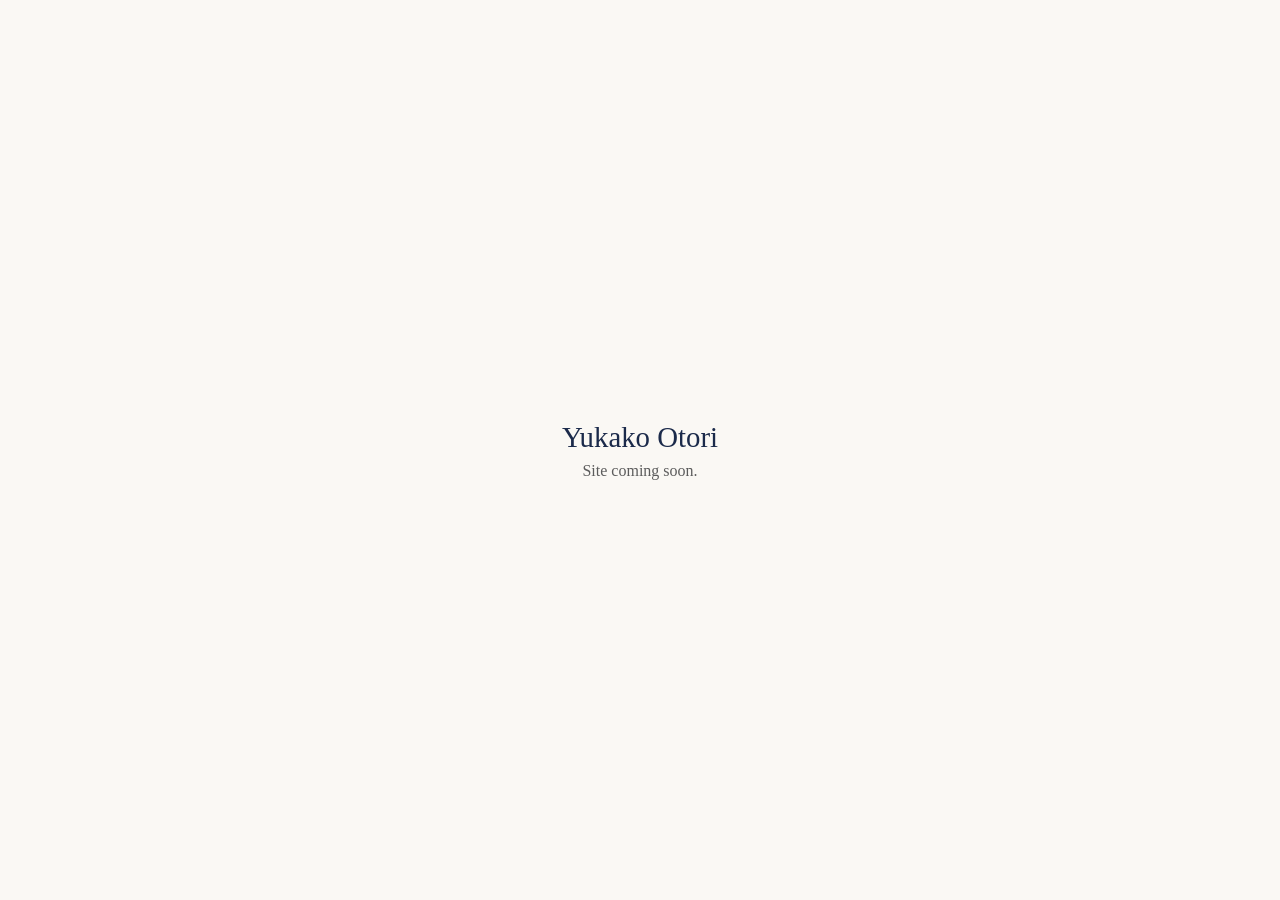
==== commit cf0a2864: "Revert to coming soon placeholder Co-Authored-By: Claude Sonnet 4.6 <noreply@anthropic.com>" ====
--- a/index.html
+++ b/index.html
@@ -3,131 +3,27 @@
 <head>
   <meta charset="UTF-8">
   <meta name="viewport" content="width=device-width, initial-scale=1.0">
-  <title>Yukako Otori — Historian | Keio University</title>
-  <meta name="description" content="Yukako Otori is a historian of migration, childhood, and U.S. border governance. Associate Professor, Keio University.">
-  <link rel="preconnect" href="https://fonts.googleapis.com">
-  <link rel="preconnect" href="https://fonts.gstatic.com" crossorigin>
-  <link href="https://fonts.googleapis.com/css2?family=Playfair+Display:ital,wght@0,400;0,600;0,700;1,400&family=Source+Sans+3:ital,wght@0,300;0,400;0,600;1,400&display=swap" rel="stylesheet">
-  <link rel="stylesheet" href="assets/css/style.css">
+  <title>Yukako Otori</title>
+  <style>
+    body {
+      margin: 0;
+      min-height: 100vh;
+      display: flex;
+      align-items: center;
+      justify-content: center;
+      background: #FAF8F4;
+      font-family: Georgia, serif;
+      color: #1B2A4A;
+    }
+    .wrap { text-align: center; }
+    h1 { font-size: 1.8rem; margin: 0 0 0.5rem; font-weight: normal; }
+    p  { font-size: 1rem; color: #5C5C5C; margin: 0; }
+  </style>
 </head>
 <body>
-
-  <div id="auth-gate" hidden>
-    <div class="auth-box">
-      <h2>Yukako Otori</h2>
-      <form id="auth-form" novalidate>
-        <input type="password" id="auth-input" placeholder="Password" autocomplete="off" aria-label="Password" required>
-        <button type="submit">Enter</button>
-      </form>
-      <p id="auth-error" role="alert"></p>
-    </div>
+  <div class="wrap">
+    <h1>Yukako Otori</h1>
+    <p>Site coming soon.</p>
   </div>
-
-  <a class="skip-link" href="#main-content">Skip to main content</a>
-
-  <nav role="navigation" aria-label="Primary navigation">
-    <div class="nav-inner">
-      <a href="index.html" class="nav-brand" aria-label="Yukako Otori — Home">
-        <span class="kanji" aria-hidden="true">大鳥</span>
-        <span class="name">Yukako Otori</span>
-      </a>
-      <button class="nav-toggle" id="nav-toggle" aria-expanded="false" aria-controls="nav-links" aria-label="Toggle navigation menu">
-        <span class="hamburger" aria-hidden="true">
-          <span></span><span></span><span></span>
-        </span>
-      </button>
-      <ul class="nav-links" id="nav-links" role="list">
-        <li><a href="index.html" aria-current="page">Home</a></li>
-        <li><a href="research.html">Research</a></li>
-        <li><a href="publications.html">Publications</a></li>
-        <li><a href="teaching.html">Teaching</a></li>
-        <li><a href="cv.html">CV</a></li>
-        <li><a href="contact.html">Contact</a></li>
-      </ul>
-    </div>
-  </nav>
-
-  <section class="hero" aria-labelledby="hero-name">
-    <div class="hero-inner">
-      <div class="hero-text">
-        <h1 id="hero-name">Yukako Otori<br><span lang="ja">大鳥 由香子</span></h1>
-        <p class="subtitle">Associate Professor &middot; Keio University</p>
-        <p>
-          I am a historian of migration, childhood, and U.S. border governance in the late nineteenth
-          and early twentieth centuries. My work explores how ideas about child welfare, guardianship,
-          and national belonging shaped the administration of borders&mdash;and the lives of children
-          caught at their edges.
-        </p>
-        <p class="mt-2">
-          My current book project, <em>Disposable Childhoods</em>, examines child migration and the
-          guardianship principle at the U.S.&ndash;Mexico and U.S.&ndash;Canada borders from the
-          1890s through the 1920s. I hold a Ph.D. from Harvard University and have held fellowships
-          at Harvard&rsquo;s Center for European Studies and the Graduate Institute (HION) in Geneva.
-        </p>
-      </div>
-      <div class="hero-image-wrap">
-        <picture>
-          <source srcset="assets/img/profile.png" media="(min-width: 601px)" type="image/png">
-          <img src="assets/img/profile.jpg"
-               alt="Portrait photograph of Yukako Otori"
-               width="560" height="700"
-               loading="eager">
-        </picture>
-      </div>
-    </div>
-  </section>
-
-  <section class="news-strip" aria-labelledby="news-heading">
-    <div class="container">
-      <h2 id="news-heading">News &amp; Updates</h2>
-      <ul class="news-list" role="list">
-        <li>
-          <time datetime="2025">2025</time>
-          <span>Published &ldquo;America&rsquo;s Foreign-Born Citizens: Disability and the Politics of Child Exclusion&rdquo; in the <strong>Journal of American Ethnic History</strong>.</span>
-        </li>
-        <li>
-          <time datetime="2024-04-01">Apr 2024</time>
-          <span>Joined the Faculty of Letters at <strong>Keio University</strong> as Associate Professor.</span>
-        </li>
-        <li>
-          <time datetime="2023">2023</time>
-          <span>Awarded the <strong>Harry Schreiber Fellowship</strong> by the American Society for Legal History.</span>
-        </li>
-        <li>
-          <time datetime="2022">2022</time>
-          <span>Awarded the <strong>SHCY Dissertation Commendation</strong> and the <strong>Littleton-Griswold Research Grant</strong> (AHA).</span>
-        </li>
-      </ul>
-    </div>
-  </section>
-
-  <main id="main-content">
-    <div class="container">
-      <h2 class="section-title mt-4">About</h2>
-      <p>
-        My research sits at the intersection of U.S. immigration history, the history of childhood,
-        and the history of the state. I am particularly interested in how administrative categories
-        &mdash;the &ldquo;unaccompanied child,&rdquo; the &ldquo;ward of the state,&rdquo; the
-        &ldquo;alien minor&rdquo;&mdash;were invented and contested in the Progressive Era, and
-        how those categories continue to shape contemporary border policy.
-      </p>
-      <p>
-        Before joining Keio, I taught at Harvard University (2015&ndash;2018) and Tokyo University
-        of Foreign Studies (2020&ndash;2024). I am an affiliate of the <strong>Child Labour and
-        Poverty Network (CLPN)</strong> at Queen Mary University of London, a Harvard Center for
-        European Studies Fellow, and a member of the <strong>History of International Organizations
-        Network (HION)</strong> at the Graduate Institute Geneva.
-      </p>
-    </div>
-  </main>
-
-  <footer role="contentinfo">
-    <p>&copy; <time datetime="2025">2025</time> Yukako Otori &middot; Keio University &middot;
-      <a href="mailto:yotori@fas.harvard.edu">yotori@fas.harvard.edu</a>
-    </p>
-  </footer>
-
-  <script src="assets/js/auth.js"></script>
-  <script src="assets/js/nav.js"></script>
 </body>
 </html>
